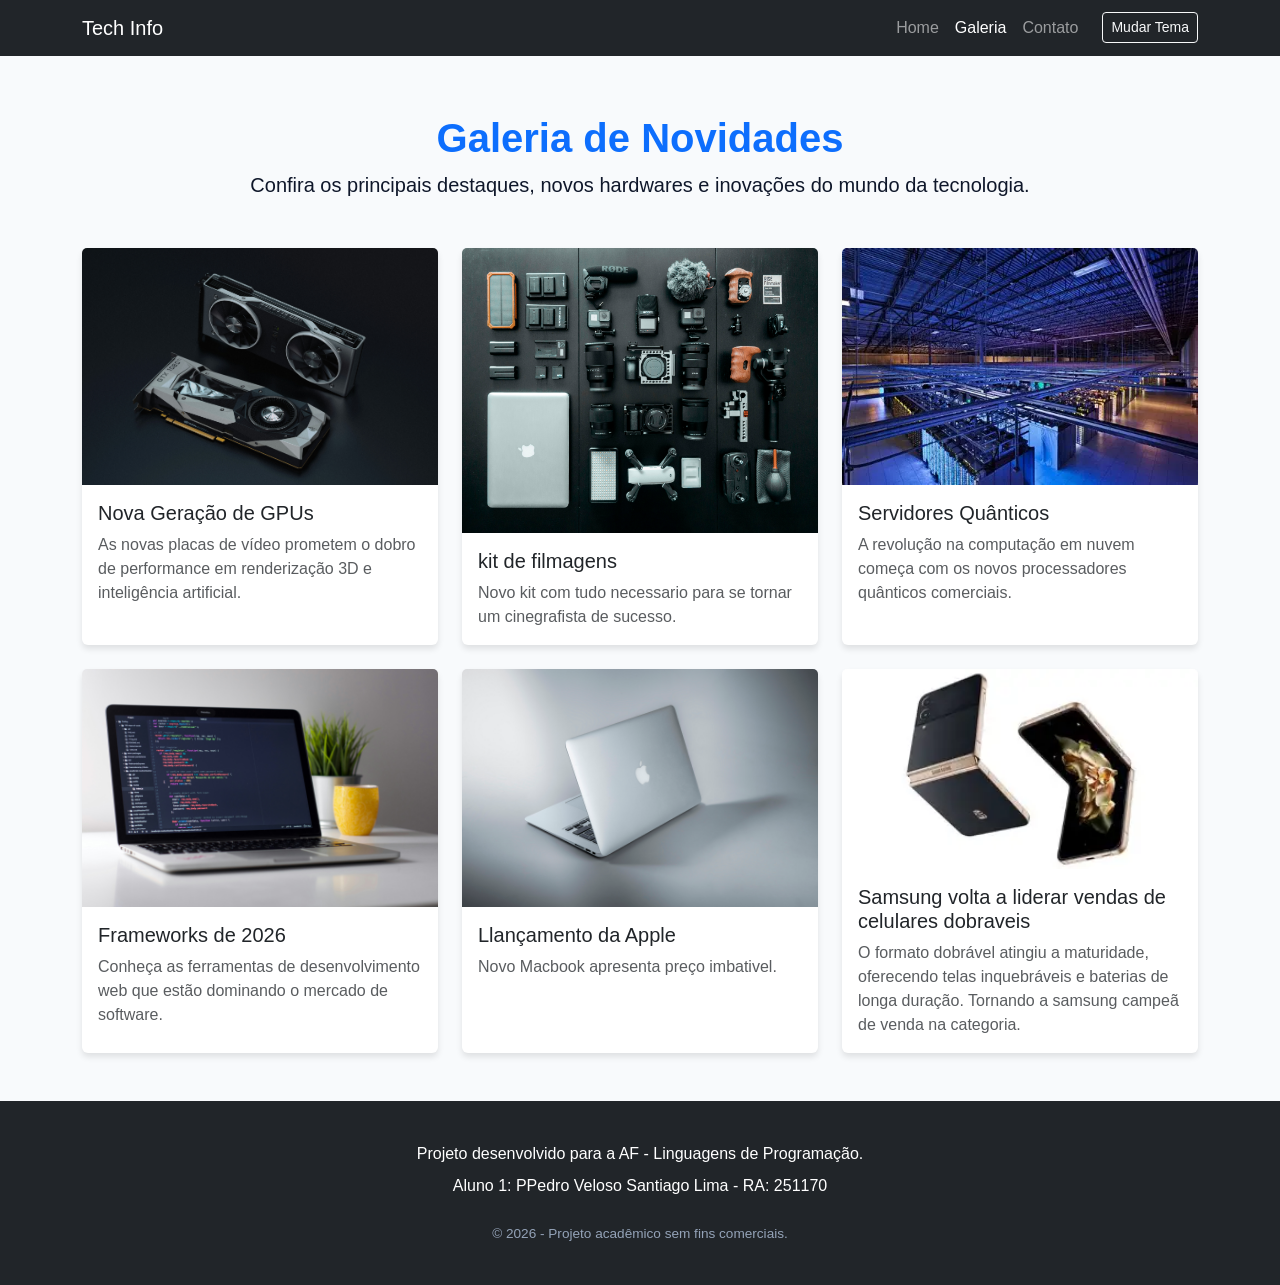
==== galeria.html @ f849624e "estruturação do Index e galeria além do css Falta fazer o contato e o script conectando tudo." ====
<!--
AF - Avaliação Final - Linguagens de Programação
Tema do Projeto: Nome do tema escolhido
Aluno 1: Pedro Veloso Santiago Lima - RA: 251170
Professor: Abimael de Oliveira
Data de entrega: 07/06
-->

<!DOCTYPE html>
<html lang="pt-br">

<head>
    <meta charset="UTF-8">
    <meta name="viewport" content="width=device-width, initial-scale=1.0">
    <title>Tech Information - Galeria</title>

    <link href="https://cdn.jsdelivr.net/npm/bootstrap@5.3.3/dist/css/bootstrap.min.css" rel="stylesheet">

    <link rel="stylesheet" href="./css/style.css">
</head>

<body>

    <header>
        <nav class="navbar navbar-expand-lg navbar-dark bg-dark fixed-top">
            <div class="container">
                <a class="navbar-brand logo" href="index.html">Tech Info</a>
                <button class="navbar-toggler" type="button" data-bs-toggle="collapse" data-bs-target="#menuPrincipal">
                    <span class="navbar-toggler-icon"></span>
                </button>
                <div class="collapse navbar-collapse" id="menuPrincipal">
                    <ul class="navbar-nav ms-auto">
                        <li class="nav-item"><a class="nav-link" href="index.html">Home</a></li>
                        <li class="nav-item"><a class="nav-link active" href="galeria.html">Galeria</a></li>
                        <li class="nav-item"><a class="nav-link" href="contato.html">Contato</a></li>
                        <li class="nav-item"><button id="btnTema" class="btn btn-outline-light ms-3 btn-sm mt-1">Mudar
                                Tema</button></li>
                    </ul>
                </div>
            </div>
        </nav>
    </header>

    <main class="espacamento-topo container mb-5">

        <section class="text-center mb-5 mt-4">
            <h1 class="fw-bold text-primary">Galeria de Novidades</h1>
            <p class="lead">Confira os principais destaques, novos hardwares e inovações do mundo da tecnologia.</p>
        </section>

        <section class="galeria">
            <div class="row g-4">

                <article class="col-12 col-md-6 col-lg-4">
                    <div class="card card-personalizado h-100">
                        <img src="./img/gpu.jpg" class="card-img-top"
                            alt="gpu">
                        <div class="card-body">
                            <h2 class="card-title h5">Nova Geração de GPUs</h2>
                            <p class="card-text text-muted">As novas placas de vídeo prometem o dobro de performance em
                                renderização 3D e inteligência artificial.</p>
                        </div>
                    </div>
                </article>

                <article class="col-12 col-md-6 col-lg-4">
                    <div class="card card-personalizado h-100">
                        <img src="./img/equipamentos.jpg" class="card-img-top"
                            alt="Equipamento de filmagem">
                        <div class="card-body">
                            <h2 class="card-title h5">kit de filmagens</h2>
                            <p class="card-text text-muted">Novo kit com tudo necessario para se tornar um cinegrafista de sucesso.</p>
                        </div>
                    </div>
                </article>

                <article class="col-12 col-md-6 col-lg-4">
                    <div class="card card-personalizado h-100">
                        <img src="./img/datacenters.jpg" class="card-img-top"
                            alt="Servidores de dados quantico">
                        <div class="card-body">
                            <h2 class="card-title h5">Servidores Quânticos</h2>
                            <p class="card-text text-muted">A revolução na computação em nuvem começa com os novos
                                processadores quânticos comerciais.</p>
                        </div>
                    </div>
                </article>

                <article class="col-12 col-md-6 col-lg-4">
                    <div class="card card-personalizado h-100">
                        <img src="./img/frameworks.jpg" class="card-img-top"
                            alt="frameworks">
                        <div class="card-body">
                            <h2 class="card-title h5">Frameworks de 2026</h2>
                            <p class="card-text text-muted">Conheça as ferramentas de desenvolvimento web que estão
                                dominando o mercado de software.</p>
                        </div>
                    </div>
                </article>

                <article class="col-12 col-md-6 col-lg-4">
                    <div class="card card-personalizado h-100">
                        <img src="./img/macbook.jpg" class="card-img-top"
                            alt="novo macbook">
                        <div class="card-body">
                            <h2 class="card-title h5">Llançamento da Apple</h2>
                            <p class="card-text text-muted">Novo Macbook apresenta preço imbativel.</p>
                        </div>
                    </div>
                </article>

                <article class="col-12 col-md-6 col-lg-4">
                    <div class="card card-personalizado h-100">
                        <img src="./img/celuardobravel.jpg" class="card-img-top"
                            alt="Celular Samsung dobravel">
                        <div class="card-body">
                            <h2 class="card-title h5">Samsung volta a liderar vendas de celulares dobraveis</h2>
                            <p class="card-text text-muted">O formato dobrável atingiu a maturidade, oferecendo telas
                                inquebráveis e baterias de longa duração. Tornando a samsung campeã de venda na categoria.</p>
                        </div>
                    </div>
                </article>

            </div>
        </section>
    </main>

    <footer class="rodape mt-5">
        <div class="container">
            <p>Projeto desenvolvido para a AF - Linguagens de Programação.</p>
            <p>Aluno 1: PPedro Veloso Santiago Lima - RA: 251170</p>
            <p>&copy; 2026 - Projeto acadêmico sem fins comerciais.</p>
        </div>
    </footer>

    <button id="btnTopo" class="btn-topo" title="Voltar ao topo">↑</button>

    <script src="https://cdn.jsdelivr.net/npm/bootstrap@5.3.3/dist/js/bootstrap.bundle.min.js"></script>

    <script src="./js/script.js"></script>
</body>

</html>
---- css/style.css ----
/*
AF - Avaliação Final - Linguagens de Programação
Tema do Projeto: Nome do tema escolhido
Aluno 1: Pedro Veloso Santiago Lima - RA: 251170
Professor: Abimael de Oliveira
Data de entrega: 07/06
*/

:root {
    --bg-principal: #f8fafc;
    --bg-secundario: #ffffff;
    --texto-principal: #0f172a;
    --texto-suave: #64748b;
    --cor-destaque: #0284c7; 
    --sombra: rgba(0, 0, 0, 0.1);
}

body.tema-escuro {
    --bg-principal: #0f172a;
    --bg-secundario: #1e293b;
    --texto-principal: #f8fafc;
    --texto-suave: #94a3b8;
    --cor-destaque: #38bdf8;
    --sombra: rgba(0, 0, 0, 0.5);
}

body {
    background-color: var(--bg-principal);
    color: var(--texto-principal);
    font-family: 'Segoe UI', Tahoma, Geneva, Verdana, sans-serif;
    transition: background-color 0.3s ease, color 0.3s ease;
}

.espacamento-topo {
    padding-top: 90px;
}

.area-destaques {
    display: flex;
    flex-wrap: wrap;
    gap: 20px;
    justify-content: center;
}

.card-personalizado {
    flex: 1 1 300px;
    max-width: 380px;
    background-color: var(--bg-secundario);
    border: none;
    box-shadow: 0 4px 6px var(--sombra);
    transition: transform 0.3s ease, box-shadow 0.3s ease;
}

.card-personalizado:hover {
    transform: translateY(-8px);
    box-shadow: 0 12px 20px var(--sombra);
}

body.tema-escuro .card-personalizado .card-title,
body.tema-escuro .card-personalizado .card-text {
    color: var(--texto-principal) !important;
}

.btn-topo {
    position: fixed;
    bottom: 30px;
    right: 30px;
    display: none;
    background-color: var(--cor-destaque);
    color: #fff;
    border: none;
    border-radius: 50%;
    width: 50px;
    height: 50px;
    font-size: 1.5rem;
    cursor: pointer;
    box-shadow: 0 4px 10px rgba(0,0,0,0.3);
    transition: background-color 0.3s ease;
}

.btn-topo.mostrar {
    display: block;
}

.rodape {
    background-color: #212529;
    color: #fff;
    padding: 2.5rem 0;
    text-align: center; 
}

.rodape p {
    margin-bottom: 0.4rem; 
    line-height: 1.6;
}

.rodape p:last-child {
    margin-bottom: 0; 
    margin-top: 1.5rem;
    font-size: 0.85rem;
    color: #94a3b8;
}
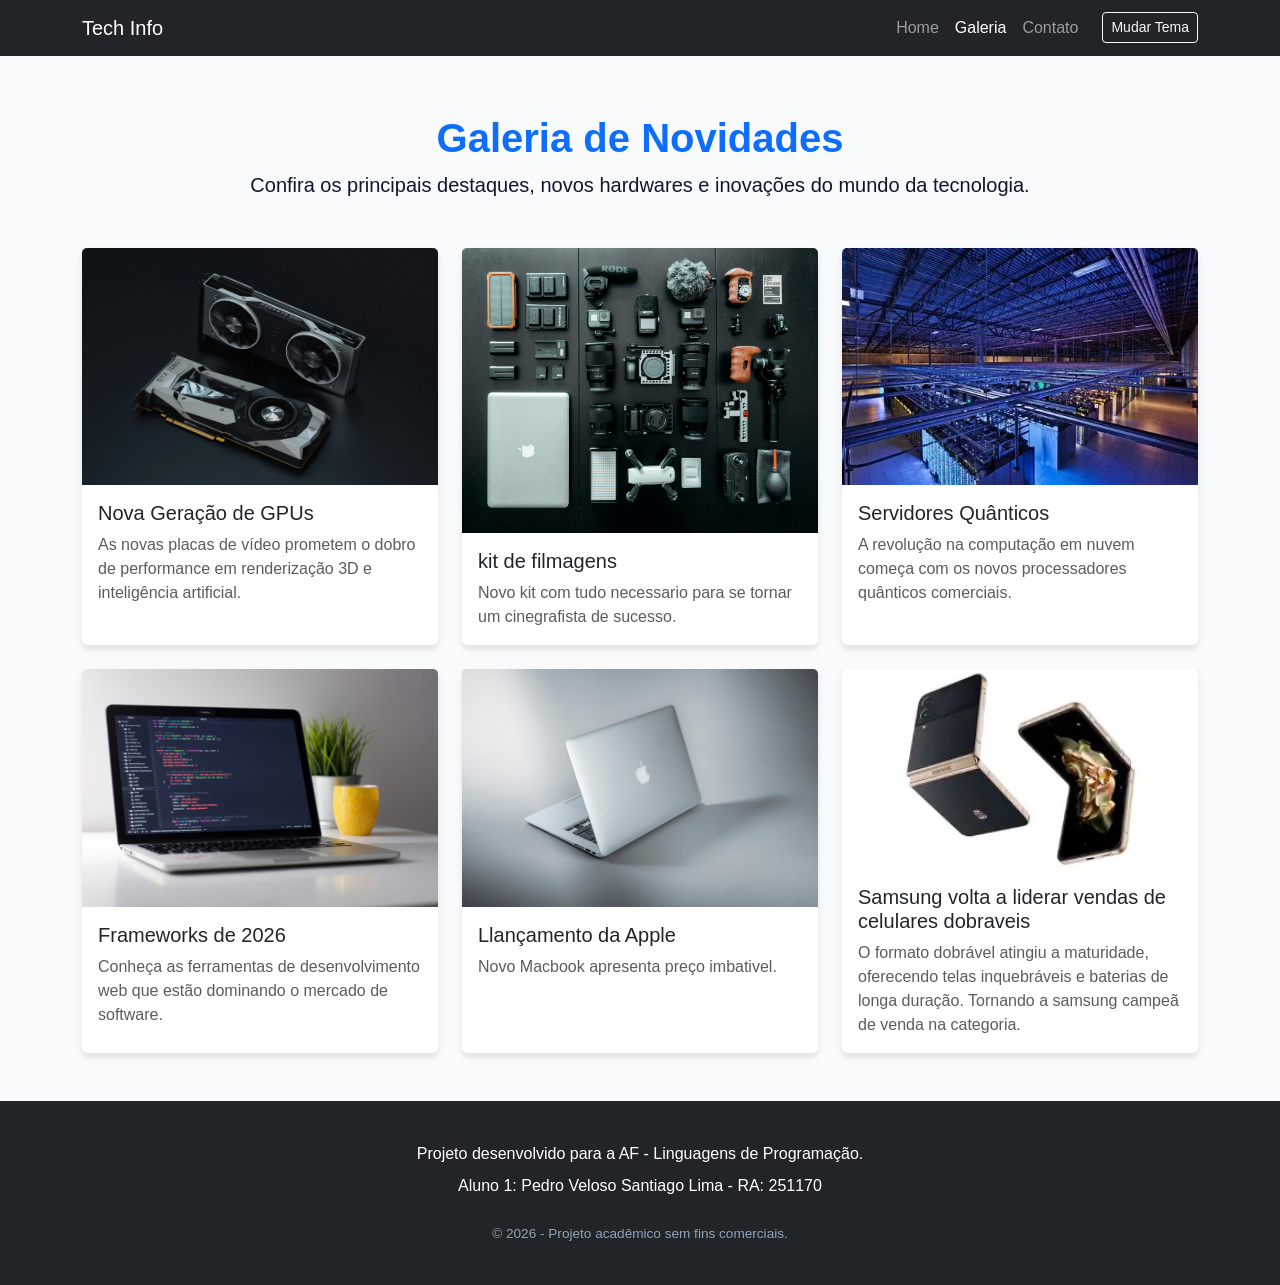
==== commit ce6422fa: "Criação da pagina contato e adição de mais cards no carrossel do index." ====
--- a/galeria.html
+++ b/galeria.html
@@ -128,7 +128,7 @@
     <footer class="rodape mt-5">
         <div class="container">
             <p>Projeto desenvolvido para a AF - Linguagens de Programação.</p>
-            <p>Aluno 1: PPedro Veloso Santiago Lima - RA: 251170</p>
+            <p>Aluno 1: Pedro Veloso Santiago Lima - RA: 251170</p>
             <p>&copy; 2026 - Projeto acadêmico sem fins comerciais.</p>
         </div>
     </footer>
